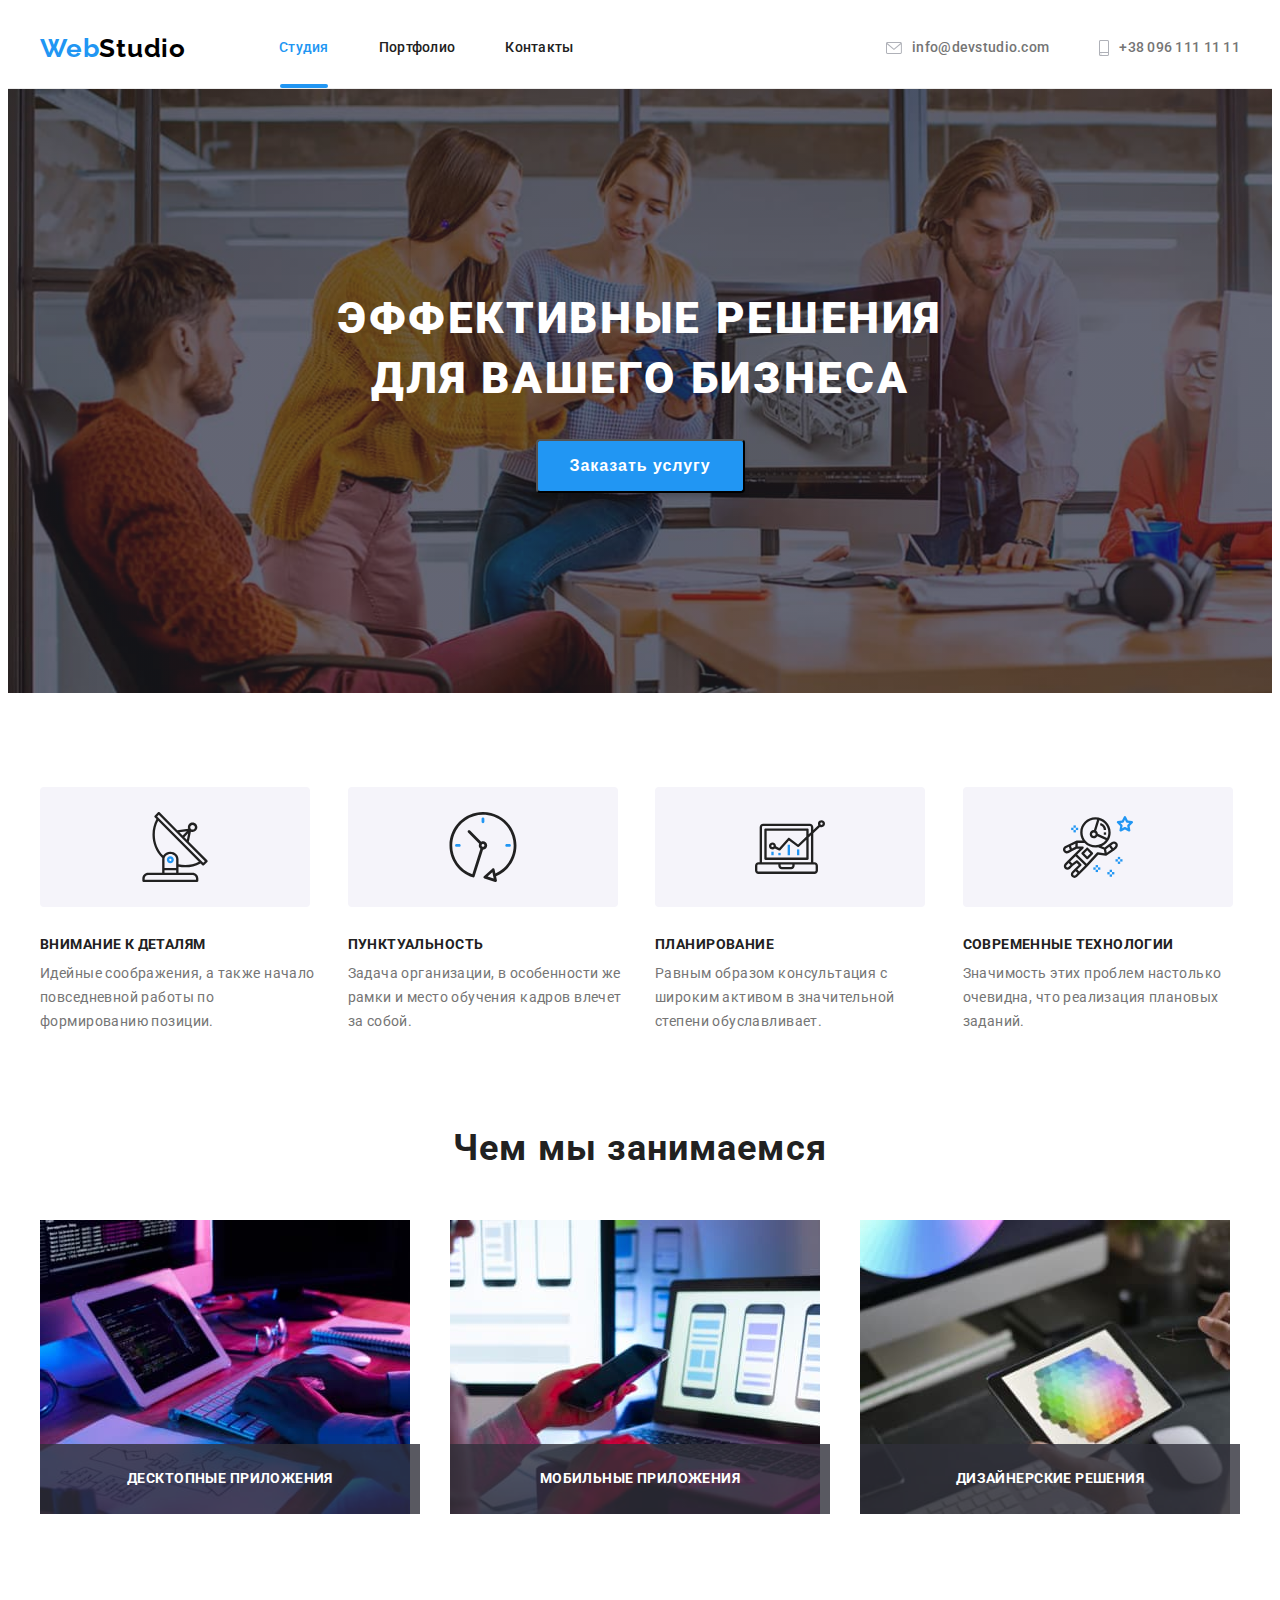
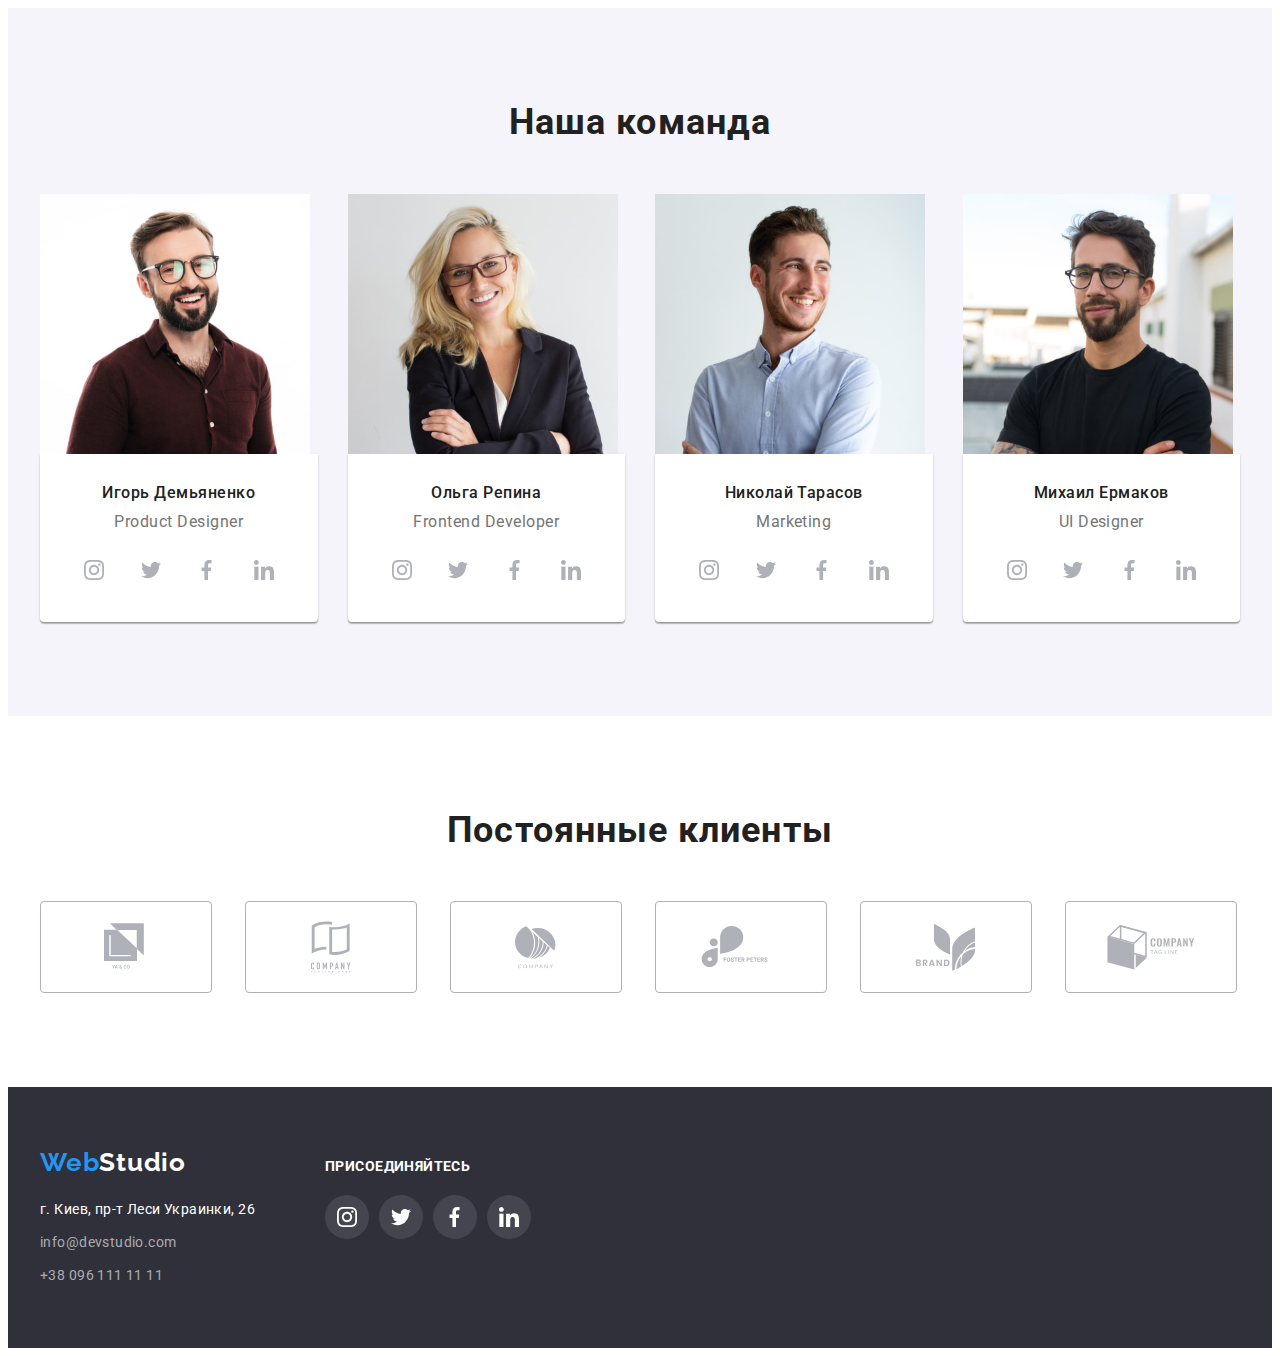
==== index.html @ 6bd41afa "added files from previous work" ====
<!DOCTYPE html>
<html lang="ru">

<head>
    <meta charset="UTF-8">
    <meta name="viewport" content="width=device-width, initial-scale=1.0">
    <title>WebStudio</title>
    <link rel="stylesheet" href="https://cdnjs.cloudflare.com/ajax/libs/modern-normalize/1.0.0/modern-normalize.min.css" integrity="sha512-ISS7cAi1PEhQ8jnbJpJZMd29NlhNj4AWYyLOSp2CE/CsHxTCu+r+t0D2yoJudVrd0/8fTVPUVDzY5Tvli75u/g==" crossorigin="anonymous" />
    <link rel="preconnect" href="https://fonts.gstatic.com">
    <link rel="stylesheet" href="https://fonts.googleapis.com/css2?family=Raleway:wght@700&family=Roboto:wght@400;500;700;900&display=swap">
    <link rel="stylesheet" href="https://cdnjs.cloudflare.com/ajax/libs/animate.css/4.1.1/animate.min.css" />
    <link rel="stylesheet" href="./css/styles.css">
</head>

<body>

    <header class="header">
        <div class="container">
            <nav class="navigation">
                    <a class="logo-link link" lang="en" href="./index.html">
                        Web<span class="logo-part">Studio</span>
                    </a>
                    <ul class="navigation-list list">
                        <li class="navigation-item">
                            <a class="navigation-link link active-link" href="./index.html">Студия</a>
                        </li>
                        <li class="navigation-item">
                            <a class="navigation-link link" href="./portfolio.html">Портфолио</a>
                        </li>
                        <li class="navigation-item">
                            <a class="navigation-link link" href="">Контакты</a>
                        </li>
                    </ul>
            </nav>
            <ul class="contact">
                <li class="contact-list list">
                    <a class="contact-link link" lang="en" href="mailto:info@devstudio.com">
                        <svg class="contact-icon" width="16" height="12">
                            <use href="./images/sprite.svg#icon-envelope"></use>
                        </svg>
                        info@devstudio.com
                    </a>
                </li>
                <li class="contact-list list">
                    <a class="contact-link link" href="tel:+380961111111">
                        <svg class="contact-icon" width="10" height="16">
                            <use href="./images/sprite.svg#icon-smartphone"></use>
                        </svg>
                        +38 096 111 11 11
                    </a>
                </li>
            </ul>
        </div>
    </header>

    <main>
        <!--Hero-->
        <section class="hero">
            <div class="container">
                <h1 class="title">Эффективные решения для вашего бизнеса</h1>
                <button class="modal-btn" type="button" data-modal-open>Заказать услугу</button>
            </div>
        </section>
        <!--about advantages-->
        <section class="about">
            <div class="container">
                <h2 class="subtitle visually-hidden">Преимущества</h2>
                <ul class="about-list list">
                    <li class="about-item">
                        <div class="about-box">
                            <svg class="about-icon" width="70" height="70">
                                <use href="./images/sprite.svg#icon-antenna"></use>
                            </svg>
                        </div>
                        <h3 class="about-title">Внимание к деталям</h3>
                        <p class="about-description">Идейные соображения, а также начало повседневной работы по формированию позиции.</p>
                    </li>
                    <li class="about-item">
                        <div class="about-box">
                            <svg class="about-icon" width="70" height="70">
                                <use href="./images/sprite.svg#icon-clock"></use>
                            </svg>
                        </div>
                        <h3 class="about-title">Пунктуальность</h3>
                        <p class="about-description">Задача организации, в особенности же рамки и место обучения кадров влечет за собой.</p>
                    </li>
                    <li class="about-item">
                        <div class="about-box">
                            <svg class="about-icon" width="70" height="70">
                                <use href="./images/sprite.svg#icon-diagram"></use>
                            </svg>
                        </div>
                        <h3 class="about-title">Планирование</h3>
                        <p class="about-description">Равным образом консультация с широким активом в значительной степени обуславливает.</p>
                    </li>
                    <li class="about-item">
                        <div class="about-box">
                            <svg class="about-icon" width="70" height="70">
                                <use href="./images/sprite.svg#icon-astronaut"></use>
                            </svg>
                        </div>
                        <h3 class="about-title">Современные технологии</h3>
                        <p class="about-description">Значимость этих проблем настолько очевидна, что реализация плановых заданий.</p>
                    </li>
                </ul>
            </div>
        </section>
        <!--What are we doing-->
        <section class="doing">
            <div class="container">
                <h2 class="subtitle">Чем мы занимаемся</h2>
                <ul class="doing-list list">
                    <li class="doing-item">
                        <img src="./images/what-are-we-doing/img-1.jpg" alt="Мужчина пишет код" width="370" 
                        height="294">
                        <p class="doing-wrapper-description">Десктопные приложения</p>
                    </li>
                    <li class="doing-item">
                        <img src="./images/what-are-we-doing/img-2.jpg" alt="Женщина держит телефон" width="370"
                        height="294">
                        <p class="doing-wrapper-description">Мобильные приложения</p>
                    </li>
                    <li class="doing-item">
                        <img src="./images/what-are-we-doing/img-3.jpg" alt="Человек выбирает цвет на планшете" width="370"
                        height="294">
                        <p class="doing-wrapper-description">Дизайнерские решения</p>
                    </li>
                </ul>
            </div>
        </section>
        <!--our team-->
        <section class="team">
            <div class="container">
                <h2 class="subtitle">Наша команда</h2>
                <ul class="team-list list">
                    <li class="team-item">
                        <img src="./images/our-team/img-Igor.jpg"
                            alt="Бородатый мужчина в очках и одетый в бордовую рубашку" width="270" height="260"
                            title="Игорь Демьяненко">
                        <div class="team-box">  
                            <h3 class="team-title">Игорь Демьяненко</h3>
                            <p class="team-description" lang="en">Product Designer</p>
                            <ul class="social-list list">
                                <li class="social-list-item">
                                    <a class="social-list-link link" href="">
                                        <svg class="social-list-icon" width="20" height="20">
                                            <use href="./images/sprite.svg#icon-instagram"></use>
                                        </svg>
                                    </a>
                                </li>
                                <li class="social-list-item">
                                    <a class="social-list-link link" href="">
                                        <svg class="social-list-icon" width="20" height="20">
                                            <use href="./images/sprite.svg#icon-twitter"></use>
                                        </svg>
                                    </a>
                                </li>
                                <li class="social-list-item">
                                    <a class="social-list-link link" href="">
                                        <svg class="social-list-icon" width="20" height="20">
                                            <use href="./images/sprite.svg#icon-facebook"></use>
                                        </svg>
                                    </a>
                                </li>
                                <li class="social-list-item">
                                    <a class="social-list-link link" href="">
                                        <svg class="social-list-icon" width="20" height="20">
                                            <use href="./images/sprite.svg#icon-linkedin"></use>
                                        </svg>
                                    </a>
                                </li>
                            </ul>
                        </div>
                    </li>
                    <li class="team-item">
                        <img src="./images/our-team/img-Olga.jpg"
                            alt="Бородатый мужчина в окулярах и одетый в черную футболку" width="270" height="260"
                            title="Ольга Репина">
                        <div class="team-box">    
                            <h3 class="team-title">Ольга Репина</h3>
                            <p class="team-description" lang="en">Frontend Developer</p>
                            <ul class="social-list list">
                                <li class="social-list-item">
                                    <a class="social-list-link link" href="">
                                        <svg class="social-list-icon" width="20" height="20">
                                            <use href="./images/sprite.svg#icon-instagram"></use>
                                        </svg>
                                    </a>
                                </li>
                                <li class="social-list-item">
                                    <a class="social-list-link link" href="">
                                        <svg class="social-list-icon" width="20" height="20">
                                            <use href="./images/sprite.svg#icon-twitter"></use>
                                        </svg>
                                    </a>
                                </li>
                                <li class="social-list-item">
                                    <a class="social-list-link link" href="">
                                        <svg class="social-list-icon" width="20" height="20">
                                            <use href="./images/sprite.svg#icon-facebook"></use>
                                        </svg>
                                    </a>
                                </li>
                                <li class="social-list-item">
                                    <a class="social-list-link link" href="">
                                        <svg class="social-list-icon" width="20" height="20">
                                            <use href="./images/sprite.svg#icon-linkedin"></use>
                                        </svg>
                                    </a>
                                </li>
                            </ul>
                        </div>
                    </li>
                    <li class="team-item">
                        <img src="./images/our-team/img-Nikolay.jpg" alt="Бородатый мужчина одетый в голубую рубашку"
                            width="270" height="260" title="Николай Тарасов">
                        <div class="team-box">    
                            <h3 class="team-title">Николай Тарасов</h3>
                            <p class="team-description" lang="en">Marketing</p>
                            <ul class="social-list list">
                                <li class="social-list-item">
                                    <a class="social-list-link link" href="">
                                        <svg class="social-list-icon" width="20" height="20">
                                            <use href="./images/sprite.svg#icon-instagram"></use>
                                        </svg>
                                    </a>
                                </li>
                                <li class="social-list-item">
                                    <a class="social-list-link link" href="">
                                        <svg class="social-list-icon" width="20" height="20">
                                            <use href="./images/sprite.svg#icon-twitter"></use>
                                        </svg>
                                    </a>
                                </li>
                                <li class="social-list-item">
                                    <a class="social-list-link link" href="">
                                        <svg class="social-list-icon" width="20" height="20">
                                            <use href="./images/sprite.svg#icon-facebook"></use>
                                        </svg>
                                    </a>
                                </li>
                                <li class="social-list-item">
                                    <a class="social-list-link link" href="">
                                        <svg class="social-list-icon" width="20" height="20">
                                            <use href="./images/sprite.svg#icon-linkedin"></use>
                                        </svg>
                                    </a>
                                </li>
                            </ul>
                        </div>
                    </li >
                    <li class="team-item">
                        <img src="./images/our-team/img-Michael.jpg" alt="Женщина в очках и одета в черный пиджак"
                            width="270" height="260" title="Михаил Ермаков">
                        <div class="team-box">   
                            <h3 class="team-title">Михаил Ермаков</h3>
                            <p class="team-description" lang="en">UI Designer</p>
                            <ul class="social-list list">
                                <li class="social-list-item">
                                    <a class="social-list-link link" href="">
                                        <svg class="social-list-icon" width="20" height="20">
                                            <use href="./images/sprite.svg#icon-instagram"></use>
                                        </svg>
                                    </a>
                                </li>
                                <li class="social-list-item">
                                    <a class="social-list-link link" href="">
                                        <svg class="social-list-icon" width="20" height="20">
                                            <use href="./images/sprite.svg#icon-twitter"></use>
                                        </svg>
                                    </a>
                                </li>
                                <li class="social-list-item">
                                    <a class="social-list-link link" href="">
                                        <svg class="social-list-icon" width="20" height="20">
                                            <use href="./images/sprite.svg#icon-facebook"></use>
                                        </svg>
                                    </a>
                                </li>
                                <li class="social-list-item">
                                    <a class="social-list-link link" href="">
                                        <svg class="social-list-icon" width="20" height="20">
                                            <use href="./images/sprite.svg#icon-linkedin"></use>
                                        </svg>
                                    </a>
                                </li>
                            </ul>
                        </div>
            </div>
        </section>
        <!--regular customers-->
        <section class="customers">
            <div class="container">
                <h2 class="subtitle">Постоянные клиенты</h2>
                <ul class="customers-list list">
                    <li class="customers-item">
                        <a href="" class="customers-link link">
                            <svg class="customers-icon" width="44" height="49">
                                <use href="./images/sprite.svg#icon-logo-1"></use>
                            </svg>
                        </a>
                    </li>
                    <li class="customers-item">
                        <a href="" class="customers-link link">
                            <svg class="customers-icon" width="40" height="52">
                                <use href="./images/sprite.svg#icon-logo-2"></use>
                            </svg>
                        </a>
                    </li>
                    <li class="customers-item">
                        <a href="" class="customers-link link">
                            <svg class="customers-icon" width="41" height="43">
                                <use href="./images/sprite.svg#icon-logo-3"></use>
                            </svg>
                        </a>
                    </li>
                    <li class="customers-item">
                        <a href="" class="customers-link link">
                            <svg class="customers-icon" width="80" height="42">
                                <use href="./images/sprite.svg#icon-logo-4"></use>
                            </svg>
                        </a>
                    </li>
                    <li class="customers-item">
                        <a href="" class="customers-link link">
                            <svg class="customers-icon" width="59" height="47">
                                <use href="./images/sprite.svg#icon-logo-5"></use>
                            </svg>
                        </a>
                    </li>
                    <li class="customers-item">
                        <a href="" class="customers-link link">
                            <svg class="customers-icon" width="88" height="45">
                                <use href="./images/sprite.svg#icon-logo-6"></use>
                            </svg>
                        </a>
                    </li>
                </ul>

            </div>

        </section>
    </main>

    <footer class="footer">
        <div class="container">
            <div class="footer-contact-box">
                <a class="footer-logo-link link" lang="en" href="./index.html">
                    Web<span class="logo-part-two">Studio</span>
                </a>
                <address class="address">
                    <ul class="address-list list">
                        <li class="address-item">
                            <a class="address-links link" href="https://goo.gl/maps/jgwV1go1cH7ySbFs9" target="_blank"
                                rel="noopener noreferrel">г. Киев, пр-т Леси Украинки, 26</a>
                        </li>
                        <li class="address-item">
                            <a class="address-link link" lang="en" href="mailto:info@devstudio.com">info@devstudio.com</a>
                        </li>
                        <li class="address-item">
                            <a class="address-link link" href="tel:+380961111111">+38 096 111 11 11</a>
                        </li>
                    </ul>
                </address>
            </div>
            <div class="footer-social-box">
                <h3 class="footer-social-title">присоединяйтесь</h3>
                <ul class="social-list list">
                    <li class="social-list-item-black">
                        <a class="social-list-link-black link" href="">
                            <svg class="social-list-icon-black" width="20" height="20">
                                <use href="./images/sprite.svg#icon-instagram"></use>
                            </svg>
                        </a>
                    </li>
                    <li class="social-list-item-black">
                        <a class="social-list-link-black link" href="">
                            <svg class="social-list-icon-black" width="20" height="20">
                                <use href="./images/sprite.svg#icon-twitter"></use>
                            </svg>
                        </a>
                    </li>
                    <li class="social-list-item-black">
                        <a class="social-list-link-black link" href="">
                            <svg class="social-list-icon-black" width="20" height="20">
                                <use href="./images/sprite.svg#icon-facebook"></use>
                            </svg>
                        </a>
                    </li>
                    <li class="social-list-item-black">
                        <a class="social-list-link-black link" href="">
                            <svg class="social-list-icon-black" width="20" height="20">
                                <use href="./images/sprite.svg#icon-linkedin"></use>
                            </svg>
                        </a>
                    </li>
                </ul>
            </div>
        </div>
    </footer>
    <div class="backdrop is-hidden" data-modal>
        <div class="modal">
            <button type="button" class="modal-close-btn" data-modal-close>
                <svg class="icon-close-btn" width="18" height="18">
                    <use href="./images/sprite.svg#icon-close-btn"></use>
                </svg>
            </button>
        </div>
    </div>
    <script src="./js/modal.js"></script>
</body>
</html>
---- css/styles.css ----
h1,
h2,
h3,
h4,
h5,
h6,
p {
  margin: 0;
}
ul,
ol {
  margin: 0;
  padding: 0;
}
img {
  display: block;
}
.link {
  text-decoration: none;
}
.list {
  list-style: none;
}

:root {
  --main-font: "Roboto", sans-serif;
  --secondary-font: "Raleway", sans-serif;
  --main-color: #212121;
  --accent-color: #2196f3;
  --secondary-color: #ffffff;
  --text-color: #757575;
  --logo-color: #000000;
  --bg-main-color: #2f303a;
  --bg-accent-color: #f5f4fa;
  --bg-button-color: #188ce8;
  --icon-color: #afb1b8;
  --section-pt: 94px;
  --section-pb: 94px;
  --pt: 15px;
  --pb: 15px;
}

body {
  font-family: var(--main-font);
  color: var(--text-color);
}

.visually-hidden {
  position: absolute !important;
  clip: rect(1px 1px 1px 1px); /* IE6, IE7 */
  clip: rect(1px, 1px, 1px, 1px);
  padding: 0 !important;
  border: 0 !important;
  height: 1px !important;
  width: 1px !important;
  overflow: hidden;
}

.container {
  width: 1200px;
  margin: 0 auto;
  padding-left: 15px;
  padding-right: 15px;
}
/* ============= COMPONENTS ============= */
.title {
  font-weight: 900;
  font-size: 44px;
  line-height: 1.36;
  letter-spacing: 0.06em;
  text-transform: uppercase;
  color: var(--secondary-color);
  max-width: 696px;
  margin: 0 auto;
}
.subtitle {
  font-weight: 700;
  font-size: 36px;
  line-height: 1.16;
  text-align: center;
  letter-spacing: 0.03em;
  color: var(--main-color);
  margin-bottom: 50px;
}
.social-list {
  display: flex;
  align-items: center;
  justify-content: space-between;
}
.social-list-item-black:not(:last-child) {
  margin-right: 10px;
}
.social-list-link {
  display: flex;
  justify-content: center;
  align-items: center;
  width: 44px;
  height: 44px;
  border-radius: 50%;
  transition: background-color 250ms cubic-bezier(0.4, 0, 0.2, 1);
}
.social-list-link-black {
  display: flex;
  justify-content: center;
  align-items: center;
  width: 44px;
  height: 44px;
  border-radius: 50%;
  background-color: rgba(255, 255, 255, 0.1);
  transition: background-color 250ms cubic-bezier(0.4, 0, 0.2, 1);
}
.social-list-icon {
  fill: var(--icon-color);
  transition: fill 250ms cubic-bezier(0.4, 0, 0.2, 1);
}
.social-list-icon-black {
  fill: var(--secondary-color);
}
.social-list-link:hover,
.social-list-link:focus {
  background-color: var(--accent-color);
}
.social-list-link-black:hover,
.social-list-link-black:focus {
  background-color: var(--accent-color);
}
.social-list-link:hover .social-list-icon,
.social-list-link:focus .social-list-icon {
  fill: var(--secondary-color);
}

/* ============= END COMPONENTS ============= */

/*-----------------HEADER--------------------*/
.header {
  font-weight: 500;
  font-size: 14px;
  line-height: 1.14;
  letter-spacing: 0.02em;
  border-bottom: 1px solid #ececec;
}
.header .container {
  display: flex;
  align-items: center;
}
.navigation {
  display: flex;
  align-items: center;
}
.logo-link {
  font-family: var(--secondary-font);
  font-weight: 700;
  font-size: 26px;
  line-height: 1.19;
  letter-spacing: 0.03em;
  color: var(--accent-color);
  margin-right: 93px;
}
.logo-part {
  color: var(--logo-color);
}
.navigation-list {
  display: flex;
  align-items: center;
}
.navigation-item:not(:last-child) {
  margin-right: 50px;
}
.navigation-link {
  color: var(--main-color);
  padding-top: 32px;
  transition: color 250ms cubic-bezier(0.4, 0, 0.2, 1);
}
.navigation-link:hover,
.navigation-link:focus {
  color: var(--accent-color);
}
.active-link {
  color: var(--accent-color);
  display: flex;
  align-items: center;
  flex-direction: column;
  
}
.active-link::after {
  content: "";
  display: inline-block;
  margin-top: 28px;
  background-color: var(--accent-color);
  border-radius: 2px;
  width: 48px;
  height: 4px;
}
.active-link-portfolio{
  color: var(--accent-color);
  display: flex;
  align-items: center;
  flex-direction: column;
  
}
.active-link-portfolio::after {
  content: "";
  display: inline-block;
  margin-top: 28px;
  background-color: var(--accent-color);
  border-radius: 2px;
  width: 78px;
  height: 4px;
}


.contact {
  display: flex;
  align-items: center;
  margin-left: auto;
}
.contact-list:not(:last-child) {
  margin-right: 50px;
}
.contact-link {
  display: flex;
  align-items: center;
  justify-content: center;
  color: var(--text-color);
  padding-top: 10px;
  padding-bottom: 10px;
  transition: color 250ms cubic-bezier(0.4, 0, 0.2, 1);
}
.contact-icon {
  fill: var(--icon-color);
  margin-right: 10px;
  transition: fill 250ms cubic-bezier(0.4, 0, 0.2, 1);
}
.contact-link:hover,
.contact-link:focus {
  color: var(--accent-color);
}
.contact-link:hover .contact-icon,
.contact-link:focus .contact-icon {
  fill: var(--accent-color);
}
/*-----------------END HEADER--------------------*/

/*-----------------MAIN--------------------*/
/*-----------------HERO--------------------*/
.hero {
  max-width: 1600px;
  margin: 0 auto;
  background-color: var(--bg-main-color);
  background-image: linear-gradient(
      rgba(47, 48, 58, 0.4),
      rgba(47, 48, 58, 0.4)
    ),
    url(../images/hero/img-bg.jpg);
  background-repeat: no-repeat;
  background-size: cover;
}
.hero .container {
  text-align: center;
  padding: 200px 0;
}
.modal-btn {
  min-width: 136px;
  padding: 10px 32px;
  margin-top: 30px;
  font-weight: 700;
  font-size: 16px;
  line-height: 1.87;
  letter-spacing: 0.06em;
  cursor: pointer;
  color: var(--secondary-color);
  background-color: var(--accent-color);
  box-shadow: 0px 4px 4px rgba(0, 0, 0, 0.15);
  border-radius: 4px;
  transition: background-color 250ms cubic-bezier(0.4, 0, 0.2, 1);
}

.modal-btn:hover,
.modal-btn:focus {
  background-color: var(--bg-button-color);
}
/*-----------------END HERO--------------------*/

/*-----------------ABOUT--------------------*/
.about {
  padding-top: var(--section-pt);
  padding-bottom: 47px;
}

.about .container {
  display: flex;
  align-items: center;
}
.about-list {
  display: flex;
  flex-wrap: wrap;
  margin-left: -30px;
  margin-top: -30px;
}
.about-item {
  flex-basis: calc(100% / 4 - 30px);
  margin-left: 30px;
  margin-top: 30px;
}
.about-box {
  width: 270px;
  height: 120px;
  display: flex;
  justify-content: center;
  align-items: center;
  margin-bottom: 30px;
  background: var(--bg-accent-color);
  border-radius: 4px;
}
.about-title {
  font-weight: 700;
  font-size: 14px;
  line-height: 1.14;
  letter-spacing: 0.03em;
  text-transform: uppercase;
  color: var(--main-color);
  margin-bottom: 10px;
}
.about-description {
  font-size: 14px;
  line-height: 1.71;
  letter-spacing: 0.03em;
}
/*-----------------END ABOUT------------------------*/

/*-----------------DOING------------------------*/
.doing {
  padding-top: 47px;
  padding-bottom: var(--section-pb);
}
.doing-list {
  display: flex;
  flex-wrap: wrap;
  margin-left: -30px;
  margin-top: -30px;
}
.doing-item {
  position: relative;
  flex-basis: calc(100% / 3 - 30px);
  margin-left: 30px;
  margin-top: 30px;
}

.doing-wrapper-description{
  position: absolute;
  bottom: 0;
  left: 0;
  width: 100%;
  padding-top: 27px;
  padding-bottom: 27px;
  font-weight: 700;
  font-size: 14px;
  line-height: 1.14;
  text-align: center;
  letter-spacing: 0.03em;
  text-transform: uppercase;
  background-color: rgba(47, 48, 58, 0.8);
  color: var(--secondary-color);
}
/*-----------------END DOING------------------------*/

/*-----------------OUR TEAM--------------------*/
.team {
  padding-top: var(--section-pt);
  padding-bottom: var(--section-pb);
  background-color: var(--bg-accent-color);
}
.team-list {
  display: flex;
  flex-wrap: wrap;
  margin-left: -30px;
  margin-top: -30px;
}
.team-item {
  flex-basis: calc(100% / 4 - 30px);
  margin-left: 30px;
  margin-top: 30px;
}
.team-box {
  padding: 30px 32px;
  background-color: var(--secondary-color);
  box-shadow: 0px 1px 3px rgba(0, 0, 0, 0.12), 0px 1px 1px rgba(0, 0, 0, 0.14),
    0px 2px 1px rgba(0, 0, 0, 0.2);
  border-radius: 0px 0px 4px 4px;
}
.team-title {
  font-weight: 500;
  font-size: 16px;
  line-height: 1.18;
  text-align: center;
  letter-spacing: 0.03em;
  color: var(--main-color);
  margin-bottom: 10px;
}
.team-description {
  font-size: 16px;
  line-height: 1.18;
  text-align: center;
  letter-spacing: 0.03em;
  margin-bottom: 16px;
}

/*-----------------END OUR TEAM--------------------*/

/*-----------------CUSTOMERS--------------------*/
.customers {
  padding-top: var(--section-pt);
  padding-bottom: var(--section-pb);
}
.customers-list {
  display: flex;
  flex-wrap: wrap;
  margin-left: -30px;
  margin-top: -30px;
}
.customers-item {
  flex-basis: calc(100% / 6 - 30px);
  margin-left: 30px;
  margin-top: 30px;
}
.customers-link {
  display: flex;
  justify-content: center;
  align-items: center;
  width: 170px;
  height: 90px;
  border: 1px solid var(--icon-color);
  border-radius: 4px;
  fill: var(--icon-color);
  transition: border 250ms cubic-bezier(0.4, 0, 0.2, 1);
}
.customers-icon{
  transition: fill 250ms cubic-bezier(0.4, 0, 0.2, 1);
}

.customers-link:hover,
.customers-link:focus {
  border: 1px solid var(--accent-color);
}
.customers-link:hover .customers-icon,
.customers-link:focus .customers-icon {
  fill: var(--accent-color);
}

/*-----------------END CUSTOMERS--------------------*/

/*-----------------PORTFOLIO--------------------*/
.portfolio-section {
  padding-top: var(--section-pt);
  padding-bottom: var(--section-pb);
}

.portfolio-list-btn {
  display: flex;
  justify-content: center;
  margin-bottom: 50px;
  margin-left: -8px;
}
.portfolio-item-btn {
  margin-left: 8px;
}

.portfolio-btn {
  font-weight: 500;
  font-size: 16px;
  line-height: 1.62;
  text-align: center;
  letter-spacing: 0.03em;
  cursor: pointer;
  color: var(--main-color);
  background-color: var(--bg-accent-color);
  border-radius: 4px;
  transition: color 250ms cubic-bezier(0.4, 0, 0.2, 1), background-color 250ms cubic-bezier(0.4, 0, 0.2, 1), box-shadow 250ms cubic-bezier(0.4, 0, 0.2, 1);
}
.portfolio-btn:hover,
.portfolio-btn:focus {
  color: var(--secondary-color);
  background-color: var(--accent-color);
  box-shadow: 0px 3px 1px rgba(0, 0, 0, 0.1), 0px 1px 2px rgba(0, 0, 0, 0.08),
    0px 2px 2px rgba(0, 0, 0, 0.12);
}
.portfolio-list {
  display: flex;
  flex-wrap: wrap;
  margin-left: -30px;
  margin-top: -30px;
}
.portfolio-item {
  flex-basis: calc(100% / 3 - 30px);
  margin-left: 30px;
  margin-top: 30px;
}
.portfolio-link {
  display: block;
  transition: box-shadow 250ms cubic-bezier(0.4, 0, 0.2, 1);
}

.portfolio-link:hover {
  box-shadow: 0px 1px 1px rgba(0, 0, 0, 0.12), 0px 4px 4px rgba(0, 0, 0, 0.06),
    1px 4px 6px rgba(0, 0, 0, 0.16);
}

.portfolio-content-wrapper{
  position: relative;
  overflow: hidden;
}

.overlay{
  position: absolute;
  top: 0;
  left: 0;
  height: 100%;
  padding: 63px 24px;
  font-weight: 400;
  font-size: 18px;
  line-height: 1.56;
  letter-spacing: 0.03em;
  background: rgba(33, 150, 243, 0.9);
  color: var(--secondary-color);
  overflow: auto;
  transform: translateY(100%);
  transition: transform 250ms cubic-bezier(0.4, 0, 0.2, 1);
}
.portfolio-link:focus .overlay,
.portfolio-link:hover .overlay{
  transform: translateY(0%);
}


.portfolio-block {
  width: 370px;
  border: 1px solid #eeeeee;
  border-top: none;
  padding: 20px 24px;
}
.portfolio-title {
  font-weight: 700;
  font-size: 18px;
  line-height: 2;
  letter-spacing: 0.06em;
  color: var(--main-color);
  margin-bottom: 4px;
}
.portfolio-description {
  font-size: 16px;
  line-height: 1.87;
  letter-spacing: 0.03em;
  color: var(--text-color);
}


/*-----------------END PORTFOLIO--------------------*/
/*-----------------END MAIN--------------------*/

/*-----------------FOOTER--------------------*/
.footer {
  background-color: var(--bg-main-color);
}
.footer .container {
  display: flex;
  align-items: baseline;
  padding-top: 60px;
  padding-bottom: 60px;
}
.footer-contact-box {
  margin-right: 70px;
}
.footer-logo-link {
  font-family: var(--secondary-font);
  font-weight: 700;
  font-size: 26px;
  line-height: 1.19;
  letter-spacing: 0.03em;
  color: var(--accent-color);
}
.logo-part-two {
  color: var(--secondary-color);
}
.address {
  font-style: normal;
  margin-top: 20px;
}

.address-list {
  font-weight: 400;
  font-size: 14px;
  line-height: 1.71;
  letter-spacing: 0.03em;
}
.address-item:not(:last-child) {
  margin-bottom: 9px;
}
.address-links {
  color: var(--secondary-color);
  margin-bottom: 9px;
  transition: color 250ms cubic-bezier(0.4, 0, 0.2, 1);
}
.address-link {
  color: rgba(255, 255, 255, 0.6);
  transition: color 250ms cubic-bezier(0.4, 0, 0.2, 1);
}
.address-links:hover,
.address-links:focus {
  color: var(--accent-color);
  
}
.address-link:hover,
.address-link:focus {
  color: var(--accent-color);
}

.footer-social-title {
  font-weight: 700;
  font-size: 14px;
  line-height: 1.14;
  letter-spacing: 0.03em;
  text-transform: uppercase;
  color: var(--secondary-color);
  margin-bottom: 20px;
}

/*-----------------END FOOTER--------------------*/

.backdrop{
  position: fixed;
  top: 0;
  left: 0;
  width: 100vw;
  height: 100vh;
  background: rgba(0, 0, 0, 0.2);
  transition: all 250ms cubic-bezier(0.4, 0, 0.2, 1);
}
.modal{
  position: absolute;
  top: 50%;
  left: 50%;
  transform: translate(-50%, -50%);
  width: 528px;
  height: 581px;
  background: var(--secondary-color);
  box-shadow: 0px 1px 3px rgba(0, 0, 0, 0.12), 0px 1px 1px rgba(0, 0, 0, 0.14), 0px 2px 1px rgba(0, 0, 0, 0.2);
  border-radius: 4px;
}
.modal-close-btn{
  position: absolute;
  top: 8px;
  right: 8px;
  width: 30px;
  height: 30px;
  border-radius: 50%;
  background: #FFFFFF;
  border: 1px solid rgba(0, 0, 0, 0.1);
  cursor: pointer;
}

  .is-hidden{
  opacity: 0;
  visibility: hidden;
  pointer-events: none;
}
.icon-close-btn{
  position: absolute;
  top: 50%;
  left: 50%;
  transform: translate(-47%, -47%);
  filter: drop-shadow(0px 4px 4px rgba(0, 0, 0, 0.25)), drop-shadow(0px 4px 4px rgba(0, 0, 0, 0.25));
}
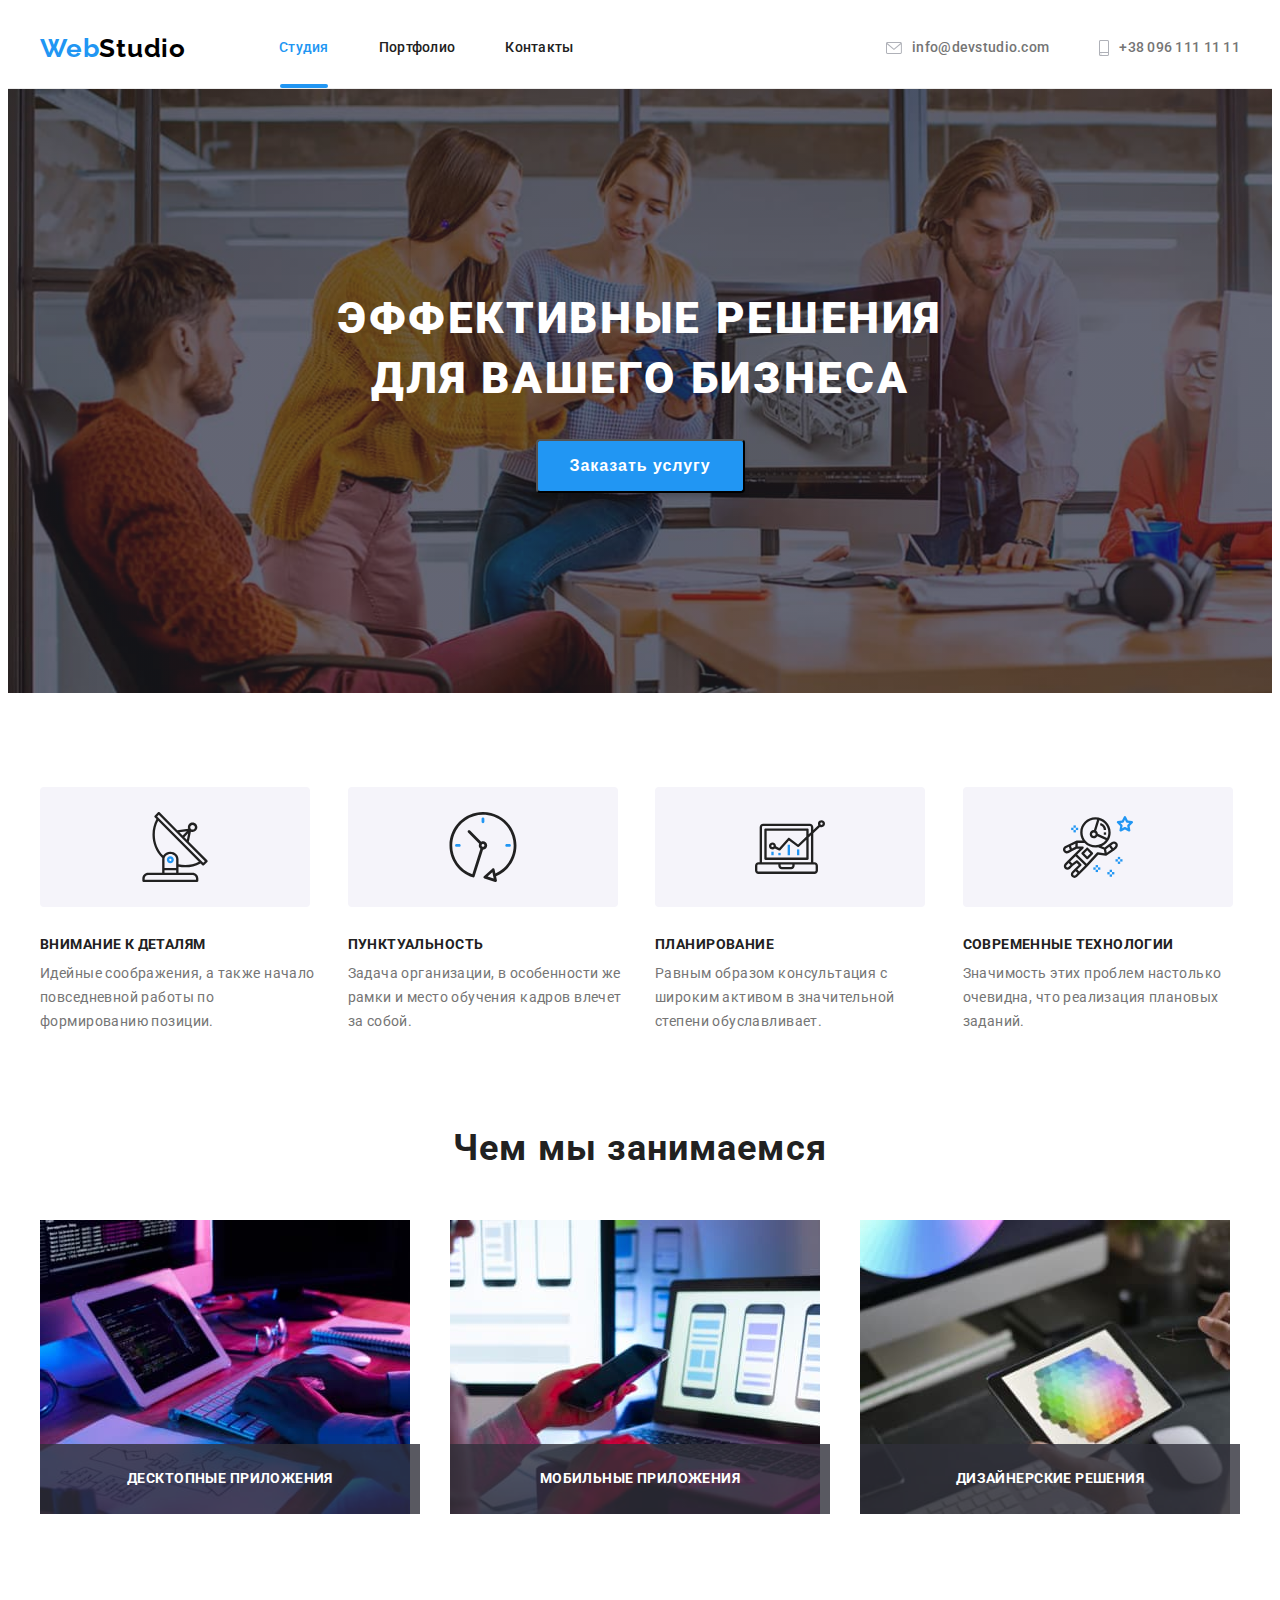
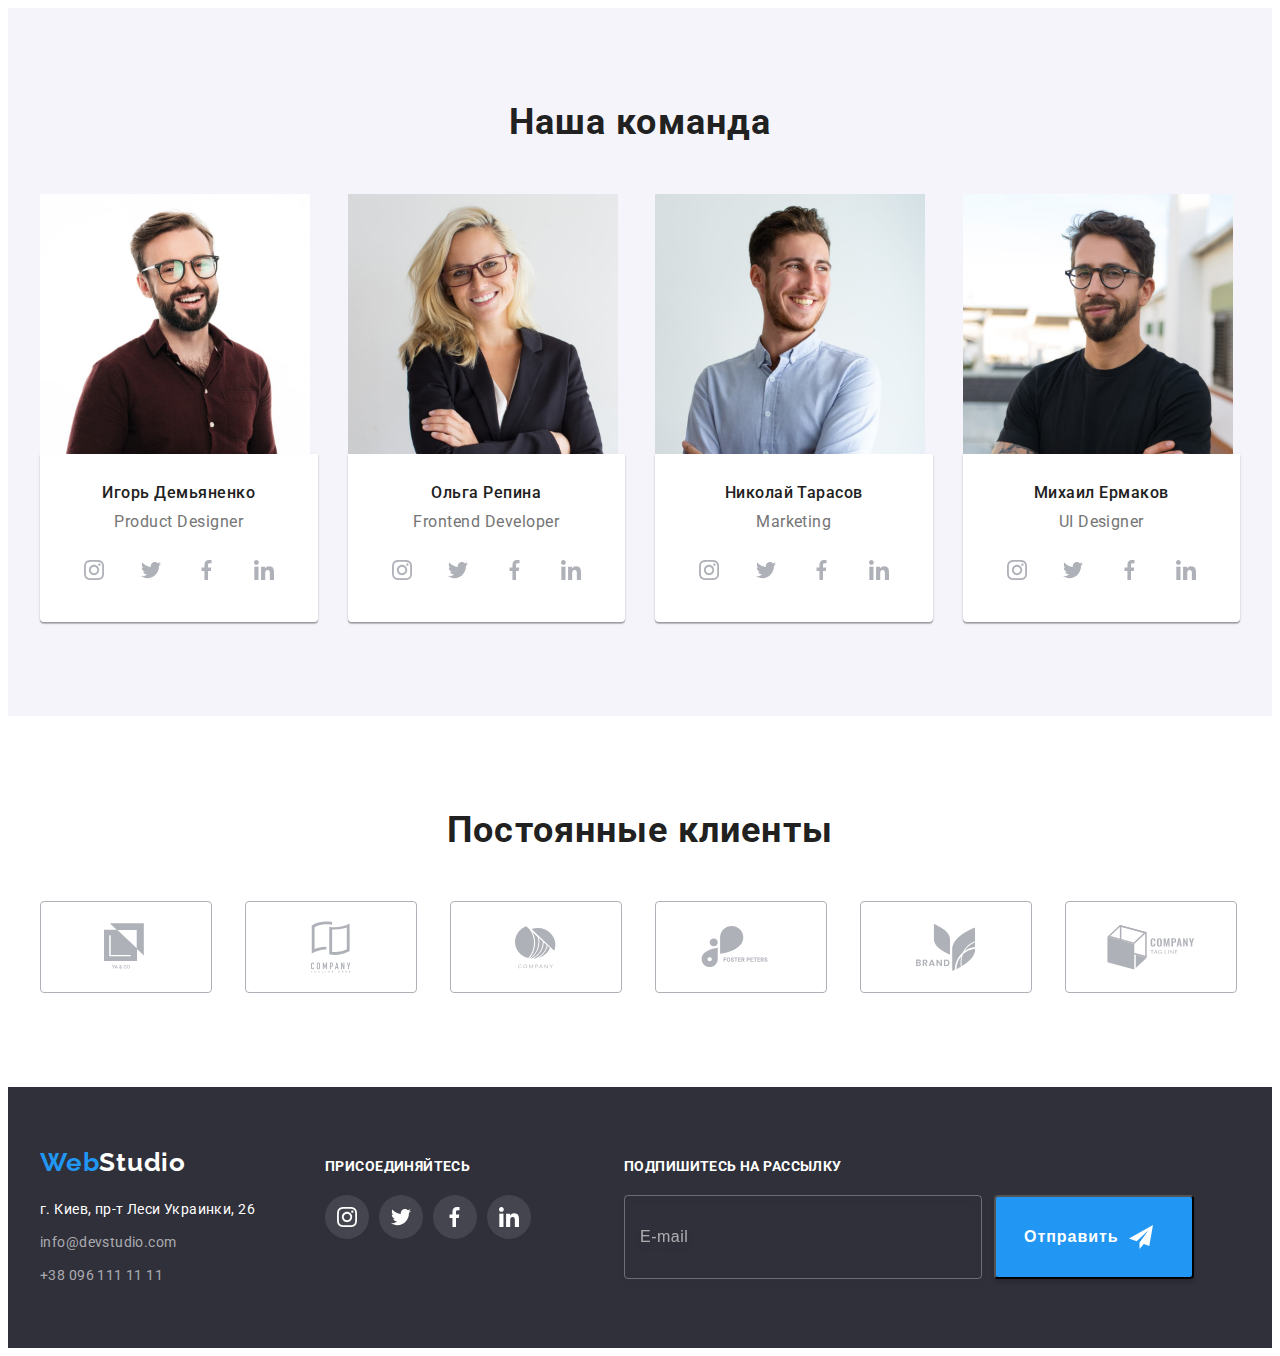
==== commit 7407d09f: "done hw-6" ====
--- a/index.html
+++ b/index.html
@@ -396,8 +396,20 @@
                     </li>
                 </ul>
             </div>
+            <form action="#" class="footer-form">
+                <p class="footer-form-title">Подпишитесь на рассылку</p>
+                <div class="footer-form-box">
+                    <input type="email" name="user-email" class="footer-form-input" placeholder="E-mail" required>
+                    <button type="submit" class="footer-form-btn">Отправить
+                        <svg class="footer-form-icon" width="24" height="24">
+                            <use href="./images/sprite.svg#icon-send"></use>
+                        </svg>
+                    </button>
+                </div>
+            </form>
         </div>
     </footer>
+
     <div class="backdrop is-hidden" data-modal>
         <div class="modal">
             <button type="button" class="modal-close-btn" data-modal-close>
@@ -405,8 +417,46 @@
                     <use href="./images/sprite.svg#icon-close-btn"></use>
                 </svg>
             </button>
+            <form action="#" class="modal-form">
+                <p class="modal-form-title">Оставьте свои данные, мы вам перезвоним</p>
+                <label class="modal-form-field">
+                    Имя
+                    <span class="modal-form-input-wrapper">
+                        <input type="text" name="user-name" class="modal-form-input" required minlength="2">
+                        <svg class="modal-form-icon" width="18" height="18">
+                            <use href="./images/sprite.svg#icon-name"></use>
+                        </svg>
+                    </span>
+                </label>
+                <label class="modal-form-field">
+                    Телефон
+                    <span class="modal-form-input-wrapper">
+                        <input type="tel" name="user-phone" class="modal-form-input" required pattern="[0-9]{3}-[0-9]{3}-[0-9]{2}-[0-9]{2}" title="096-111-11-11">
+                        <svg class="modal-form-icon" width="18" height="18">
+                            <use href="./images/sprite.svg#icon-tel"></use>
+                        </svg>
+                    </span>
+                </label>
+                <label class="modal-form-field">
+                    Почта
+                    <span class="modal-form-input-wrapper">
+                        <input type="email" name="user-email" class="modal-form-input" required>
+                        <svg class="modal-form-icon" width="18" height="18">
+                            <use href="./images/sprite.svg#icon-email"></use>
+                        </svg>
+                    </span>
+                </label>
+                <label class="modal-form-field">
+                    Комментарий
+                    <textarea name="user-message" class="modal-form-message" placeholder="Введите текст"></textarea>
+                </label>
+                <input type="checkbox" id="user-term" name="user-term" class="modla-form-term visually-hidden">
+                <label for="user-term" class="modal-form-check-description"><span class="modal-form-check-description-span">Соглашаюсь с рассылкой и принимаю&nbsp;<a class="modal-form-link" href="">Условия договора</a></span></label>
+                <button type="submit" class="modal-form-btn">Отправить</button>
+            </form>
         </div>
     </div>
+
     <script src="./js/modal.js"></script>
 </body>
 </html>--- a/css/styles.css
+++ b/css/styles.css
@@ -180,7 +180,6 @@
   display: flex;
   align-items: center;
   flex-direction: column;
-  
 }
 .active-link::after {
   content: "";
@@ -191,12 +190,11 @@
   width: 48px;
   height: 4px;
 }
-.active-link-portfolio{
+.active-link-portfolio {
   color: var(--accent-color);
   display: flex;
   align-items: center;
   flex-direction: column;
-  
 }
 .active-link-portfolio::after {
   content: "";
@@ -207,7 +205,6 @@
   width: 78px;
   height: 4px;
 }
-
 
 .contact {
   display: flex;
@@ -346,7 +343,7 @@
   margin-top: 30px;
 }
 
-.doing-wrapper-description{
+.doing-wrapper-description {
   position: absolute;
   bottom: 0;
   left: 0;
@@ -434,7 +431,7 @@
   fill: var(--icon-color);
   transition: border 250ms cubic-bezier(0.4, 0, 0.2, 1);
 }
-.customers-icon{
+.customers-icon {
   transition: fill 250ms cubic-bezier(0.4, 0, 0.2, 1);
 }
 
@@ -475,7 +472,9 @@
   color: var(--main-color);
   background-color: var(--bg-accent-color);
   border-radius: 4px;
-  transition: color 250ms cubic-bezier(0.4, 0, 0.2, 1), background-color 250ms cubic-bezier(0.4, 0, 0.2, 1), box-shadow 250ms cubic-bezier(0.4, 0, 0.2, 1);
+  transition: color 250ms cubic-bezier(0.4, 0, 0.2, 1),
+    background-color 250ms cubic-bezier(0.4, 0, 0.2, 1),
+    box-shadow 250ms cubic-bezier(0.4, 0, 0.2, 1);
 }
 .portfolio-btn:hover,
 .portfolio-btn:focus {
@@ -505,12 +504,12 @@
     1px 4px 6px rgba(0, 0, 0, 0.16);
 }
 
-.portfolio-content-wrapper{
+.portfolio-content-wrapper {
   position: relative;
   overflow: hidden;
 }
 
-.overlay{
+.overlay {
   position: absolute;
   top: 0;
   left: 0;
@@ -527,10 +526,9 @@
   transition: transform 250ms cubic-bezier(0.4, 0, 0.2, 1);
 }
 .portfolio-link:focus .overlay,
-.portfolio-link:hover .overlay{
+.portfolio-link:hover .overlay {
   transform: translateY(0%);
 }
-
 
 .portfolio-block {
   width: 370px;
@@ -552,8 +550,6 @@
   letter-spacing: 0.03em;
   color: var(--text-color);
 }
-
-
 /*-----------------END PORTFOLIO--------------------*/
 /*-----------------END MAIN--------------------*/
 
@@ -607,7 +603,6 @@
 .address-links:hover,
 .address-links:focus {
   color: var(--accent-color);
-  
 }
 .address-link:hover,
 .address-link:focus {
@@ -624,9 +619,73 @@
   margin-bottom: 20px;
 }
 
+.footer-form {
+  width: 570px;
+  margin-left: 93px;
+}
+.footer-form-box {
+  display: flex;
+  justify-content: center;
+  margin-top: 20px;
+}
+.footer-form-title {
+  font-weight: 700;
+  font-size: 14px;
+  line-height: 1.14;
+  letter-spacing: 0.03em;
+  text-transform: uppercase;
+  color: var(--secondary-color);
+}
+.footer-form-input {
+  width: 100%;
+  height: 50px;
+  border: 1px solid rgba(255, 255, 255, 0.3);
+  filter: drop-shadow(0px 4px 4px rgba(0, 0, 0, 0.15));
+  border-radius: 4px;
+  transition: border-color 250ms cubic-bezier(0.4, 0, 0.2, 1);
+  margin-right: 12px;
+  padding: 16px 15px;
+  color: var(--secondary-color);
+  background-color: transparent;
+  cursor: pointer;
+}
+
+.footer-form-input::placeholder {
+  font-weight: 400;
+  font-size: 16px;
+  line-height: 1.25;
+  letter-spacing: 0.03em;
+  color: rgba(255, 255, 255, 0.6);
+}
+
+.footer-form-btn {
+  min-width: 200px;
+  padding: 10px 29px 10px 28px;
+  font-weight: 700;
+  font-size: 16px;
+  line-height: 1.87;
+  display: flex;
+  align-items: center;
+  text-align: center;
+  letter-spacing: 0.06em;
+  color: var(--secondary-color);
+  background-color: var(--accent-color);
+  box-shadow: 0px 4px 4px rgba(0, 0, 0, 0.15);
+  border-radius: 4px;
+  cursor: pointer;
+  transition: background-color 250ms cubic-bezier(0.4, 0, 0.2, 1);
+}
+
+.footer-form-btn:hover,
+.footer-form-btn:focus {
+  background-color: var(--bg-button-color);
+}
+.footer-form-icon {
+  margin-left: 10px;
+}
 /*-----------------END FOOTER--------------------*/
 
-.backdrop{
+.backdrop {
   position: fixed;
   top: 0;
   left: 0;
@@ -635,7 +694,7 @@
   background: rgba(0, 0, 0, 0.2);
   transition: all 250ms cubic-bezier(0.4, 0, 0.2, 1);
 }
-.modal{
+.modal {
   position: absolute;
   top: 50%;
   left: 50%;
@@ -643,30 +702,166 @@
   width: 528px;
   height: 581px;
   background: var(--secondary-color);
-  box-shadow: 0px 1px 3px rgba(0, 0, 0, 0.12), 0px 1px 1px rgba(0, 0, 0, 0.14), 0px 2px 1px rgba(0, 0, 0, 0.2);
-  border-radius: 4px;
-}
-.modal-close-btn{
+  box-shadow: 0px 1px 3px rgba(0, 0, 0, 0.12), 0px 1px 1px rgba(0, 0, 0, 0.14),
+    0px 2px 1px rgba(0, 0, 0, 0.2);
+  border-radius: 4px;
+  padding: 40px;
+}
+.modal-close-btn {
   position: absolute;
   top: 8px;
   right: 8px;
   width: 30px;
   height: 30px;
   border-radius: 50%;
-  background: #FFFFFF;
+  background: #ffffff;
   border: 1px solid rgba(0, 0, 0, 0.1);
   cursor: pointer;
 }
 
-  .is-hidden{
+.is-hidden {
   opacity: 0;
   visibility: hidden;
   pointer-events: none;
 }
-.icon-close-btn{
+.icon-close-btn {
   position: absolute;
   top: 50%;
   left: 50%;
   transform: translate(-47%, -47%);
-  filter: drop-shadow(0px 4px 4px rgba(0, 0, 0, 0.25)), drop-shadow(0px 4px 4px rgba(0, 0, 0, 0.25));
-}
+  filter: drop-shadow(0px 4px 4px rgba(0, 0, 0, 0.25)),
+    drop-shadow(0px 4px 4px rgba(0, 0, 0, 0.25));
+}
+
+.modal-form {
+  display: flex;
+  flex-direction: column;
+}
+.modal-form-title {
+  font-weight: 700;
+  font-size: 20px;
+  line-height: 1.15;
+  text-align: center;
+  letter-spacing: 0.03em;
+  color: var(--main-color);
+  margin-bottom: 12px;
+}
+.modal-form-field {
+  font-weight: 400;
+  font-size: 12px;
+  line-height: 1.17;
+  letter-spacing: 0.01em;
+  color: var(--text-color);
+}
+.modal-form-input-wrapper {
+  position: relative;
+  display: block;
+  margin-top: 4px;
+  margin-bottom: 10px;
+}
+.modal-form-input {
+  width: 100%;
+  height: 40px;
+  border: 1px solid rgba(33, 33, 33, 0.2);
+  border-radius: 4px;
+  padding-left: 42px;
+  transition: border-color 250ms cubic-bezier(0.4, 0, 0.2, 1);
+}
+.modal-form-input:focus {
+  outline: none;
+  border-color: var(--accent-color);
+  cursor: pointer;
+}
+.modal-form-icon {
+  position: absolute;
+  top: 50%;
+  left: 12px;
+  transform: translateY(-50%);
+  transition: fill 250ms cubic-bezier(0.4, 0, 0.2, 1);
+}
+.modal-form-input:focus + .modal-form-icon {
+  fill: var(--accent-color);
+}
+
+.modal-form-message {
+  width: 100%;
+  height: 120px;
+  border: 1px solid rgba(33, 33, 33, 0.2);
+  border-radius: 4px;
+  padding: 12px 16px;
+  margin-top: 4px;
+  margin-bottom: 20px;
+  resize: none;
+}
+.modal-form-message::placeholder {
+  font-weight: 400;
+  font-size: 14px;
+  line-height: 1.14;
+  letter-spacing: 0.01em;
+  color: rgba(117, 117, 117, 0.5);
+  margin-top: 4px;
+  transition: border-color 250ms cubic-bezier(0.4, 0, 0.2, 1);
+}
+.modal-form-message:focus {
+  outline: none;
+  border-color: var(--accent-color);
+}
+.modal-form-check-description {
+  display: flex;
+  align-items: center;
+  font-weight: 400;
+  font-size: 14px;
+  line-height: 1.71;
+  letter-spacing: 0.03em;
+  color: var(--text-color);
+}
+.modal-form-check-description::before {
+  content: "";
+  display: block;
+  width: 16px;
+  height: 15px;
+  border: 1px solid var(--main-color);
+  border-radius: 2px;
+  cursor: pointer;
+  margin-right: 8.38px;
+}
+.modla-form-term:checked + .modal-form-check-description::before {
+  background-image: url(../images/icon-vector.svg);
+  background-color: var(--accent-color);
+  background-position: center;
+  border: 0.2px solid var(--secondary-color);
+  background-repeat: no-repeat;
+}
+.modla-form-term:focus + .modal-form-check-description::before {
+  border: 1px solid var(--accent-color);
+}
+.modla-form-term:checked
+  + .modal-form-check-description
+  .modal-form-check-description-span {
+  opacity: 0.4;
+}
+.modal-form-link {
+  color: var(--accent-color);
+}
+.modal-form-btn {
+  min-width: 200px;
+  padding: 10px 55px 10px 56px;
+  font-weight: 700;
+  font-size: 16px;
+  line-height: 1.87;
+  align-self: center;
+  text-align: center;
+  letter-spacing: 0.06em;
+  color: var(--secondary-color);
+  background-color: var(--accent-color);
+  box-shadow: 0px 4px 4px rgba(0, 0, 0, 0.15);
+  border-radius: 4px;
+  cursor: pointer;
+  transition: background-color 250ms cubic-bezier(0.4, 0, 0.2, 1);
+  margin-top: 30px;
+}
+
+.modal-form-btn:hover,
+.modal-form-btn:focus {
+  background-color: var(--bg-button-color);
+}
